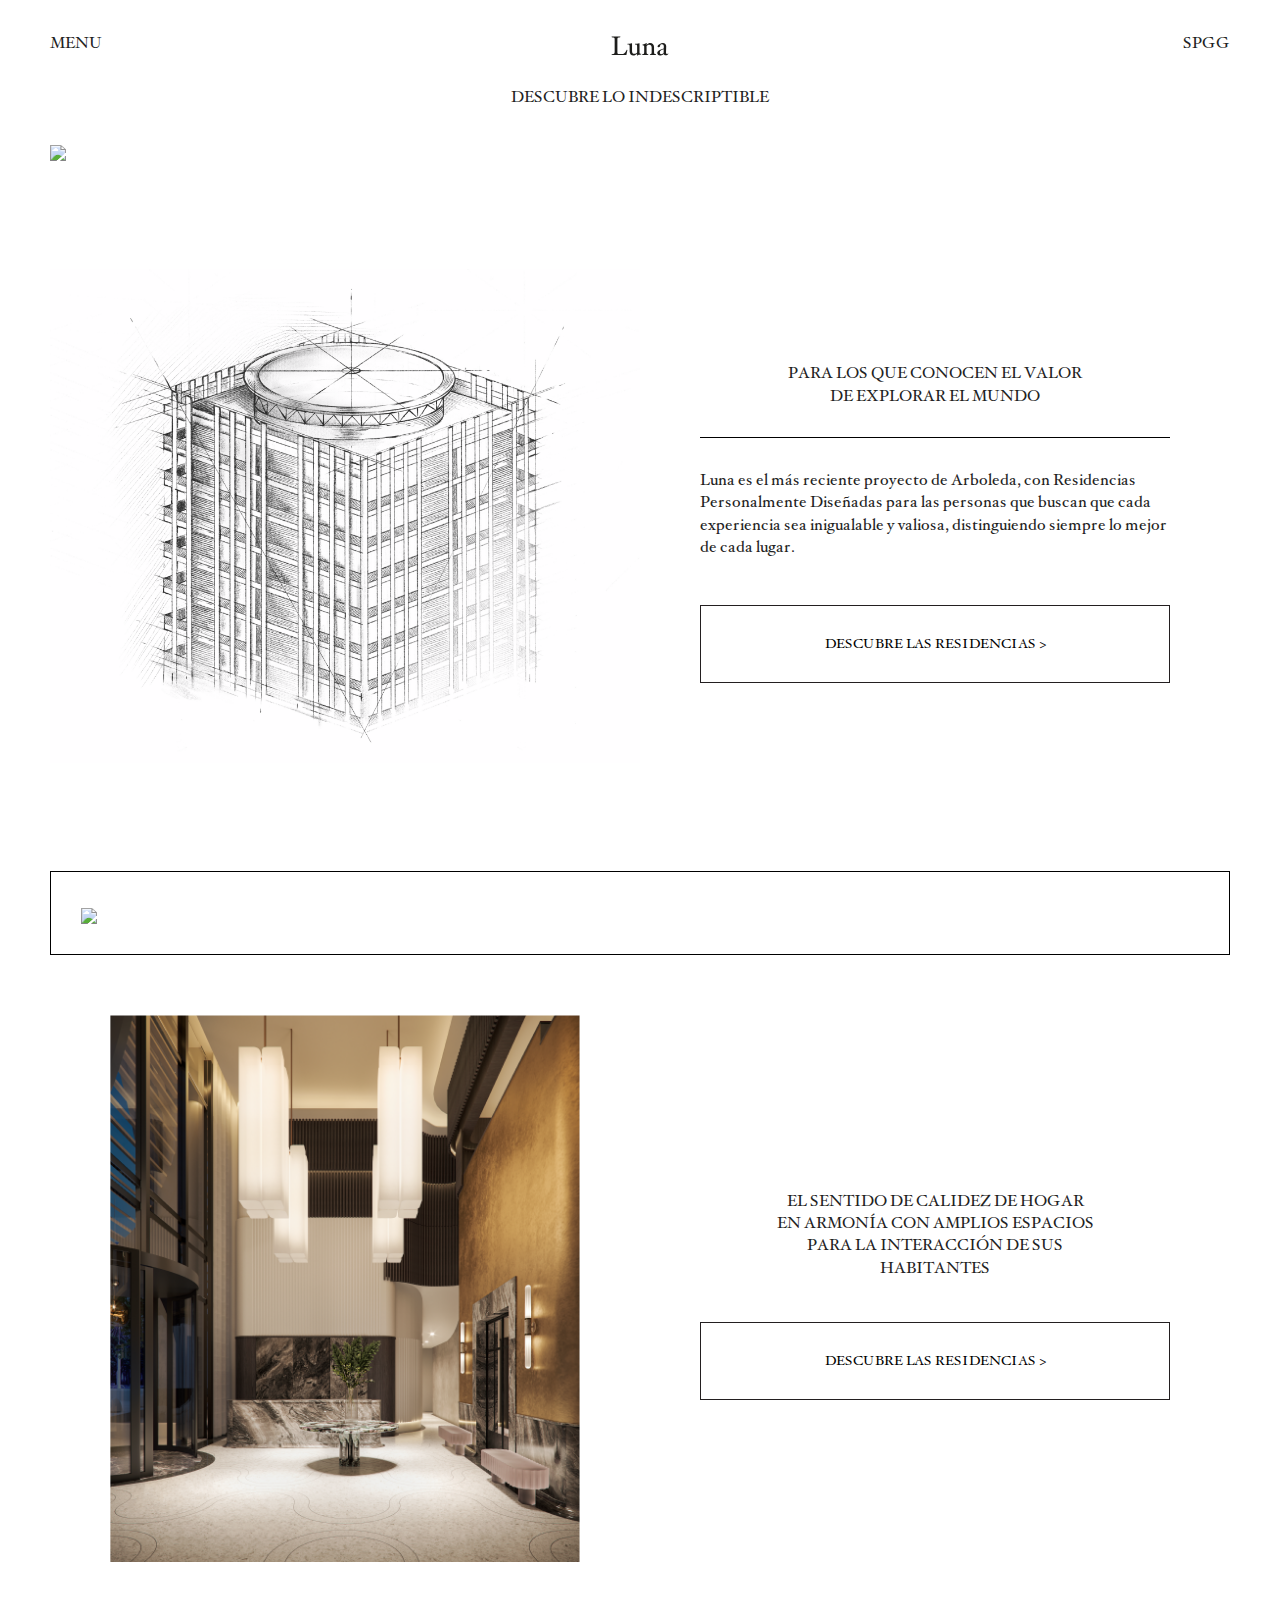
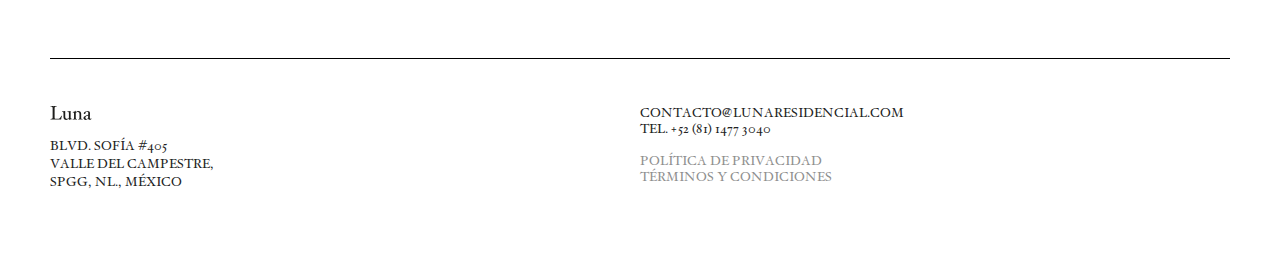
==== index.html @ aa94d4e5 "First Front Commit" ====
<!doctype html>
<html class="no-js" lang="">

<head>
  <meta charset="utf-8">
  <title>Luna</title>
  <meta name="description" content="">
  <meta name="viewport" content="width=device-width, initial-scale=1">

  <meta property="og:title" content="">
  <meta property="og:type" content="">
  <meta property="og:url" content="">
  <meta property="og:image" content="">

  <link rel="manifest" href="site.webmanifest">
  <link rel="apple-touch-icon" href="icon.png">
  <!-- Place favicon.ico in the root directory -->

  <link rel="stylesheet" href="css/normalize.css">
  <link rel="stylesheet" href="css/main.css">
  <link rel="stylesheet" href="css/luna.css">
</head>

<body>

  <header>
    <div class="left">
      <span onclick="callMenu()">MENU</span>
    </div>
    <div class="right">
      <span>SPGG</span>
    </div>
    <div class="logo">
      <a href="index.html"><img src="assets/img/logo.svg" /></a>
    </div>
  </header>
  <div class="page-title">
    <span>Descubre lo indescriptible</span>
  </div>
  <div class="single-image">
    <img src="assets/img/hero-01.png" />
  </div>
  <div class="two-cols">
    <div class="col-block">
      <div class="inner">
        <img src="assets/img/proc-01.png" />
      </div>
    </div><div class="col-block">
      <div class="inner">
        <div class="text">
          <h2>PARA LOS QUE CONOCEN EL VALOR DE EXPLORAR EL MUNDO</h2>
          <hr>
          <p>Luna es el más reciente proyecto de Arboleda, con Residencias Personalmente Diseñadas para las personas que buscan que cada experiencia sea inigualable y valiosa, distinguiendo siempre lo mejor de cada lugar.</p>
          <button>Descubre las residencias ></button>
        </div>
      </div>
    </div>
  </div>
  <div class="single-frame">
    <div class="frame">
      <img src="assets/img/video-01.png" />
    </div>
  </div>
  <div class="two-cols">
    <div class="col-block">
      <div class="inner img">
        <img src="assets/img/main01-01.png" />
      </div>
    </div><div class="col-block">
      <div class="inner">
        <div class="text">
          <h2>EL SENTIDO DE CALIDEZ DE HOGAR EN ARMONÍA CON AMPLIOS ESPACIOS PARA LA INTERACCIÓN DE SUS HABITANTES</h2>
          <button>Descubre las residencias ></button>
        </div>
      </div>
    </div>
  </div>
  <footer>
    <hr>
    <div class="half">
      <img src="assets/img/logo.svg">
      <p>Blvd. Sofía #405<br>Valle del Campestre,<br>SPGG, NL., México</p>
    </div><div class="quarter">
      <span>CONTACTO@LUNARESIDENCIAL.COM</span><br>
      <span>TEL. +52 (81) 1477 3040</span>
      <div class="show1280">
        <br>
        <span style="color: #8F8F8F">POLÍTICA DE PRIVACIDAD</span><br>
        <span style="color: #8F8F8F">TÉRMINOS Y CONDICIONES</span>
      </div>
    </div><div class="quarter hide1280">
      <span style="color: #8F8F8F">POLÍTICA DE PRIVACIDAD</span><br>
      <span style="color: #8F8F8F">TÉRMINOS Y CONDICIONES</span>
    </div>
  </footer>

  <div id="menu" class="off">
    <div class="fixer">
    </div><div class="options">
      <ul>
        <li><a href="index.html">INICIO</a></li>
        <li><a href="arboleda.html">ARBOLEDA Y SU ENTORNO</a></li>
        <li><a href="mentes.html">MENTES MAESTRAS</a></li>
        <li><a href="diseno.html">LUNA Y SU DISEÑO</a></li>
        <li><a href="residencias.html">RESIDENCIAS</a></li>
        <li><a href="amenidades.html">AMENIDADES</a></li>
        <li><a href="contacto.html">CONTACTO</a></li>
      </ul>
    </div>
    <img class="close" src="assets/img/close.svg" onclick="callMenu()"/>
  </div>

  <script>
    callMenu = function(){
      
      if (document.getElementById('menu').classList.contains('off')){
        document.getElementById('menu').className = "on";
      }
      else{
        document.getElementById('menu').className = "off";
      }

    }
  </script>
  <script src="js/vendor/modernizr-3.11.2.min.js"></script>
  <script src="js/plugins.js"></script>
  <script src="js/main.js"></script>

  <!-- Google Analytics: change UA-XXXXX-Y to be your site's ID. -->
  <script>
    window.ga = function () { ga.q.push(arguments) }; ga.q = []; ga.l = +new Date;
    ga('create', 'UA-XXXXX-Y', 'auto'); ga('set', 'anonymizeIp', true); ga('set', 'transport', 'beacon'); ga('send', 'pageview')
  </script>
  <script src="https://www.google-analytics.com/analytics.js" async></script>
</body>

</html>
---- css/main.css ----
/*! HTML5 Boilerplate v8.0.0 | MIT License | https://html5boilerplate.com/ */

/* main.css 2.1.0 | MIT License | https://github.com/h5bp/main.css#readme */
/*
 * What follows is the result of much research on cross-browser styling.
 * Credit left inline and big thanks to Nicolas Gallagher, Jonathan Neal,
 * Kroc Camen, and the H5BP dev community and team.
 */

/* ==========================================================================
   Base styles: opinionated defaults
   ========================================================================== */

html {
  color: #222;
  font-size: 1em;
  line-height: 1.4;
}

/*
 * Remove text-shadow in selection highlight:
 * https://twitter.com/miketaylr/status/12228805301
 *
 * Vendor-prefixed and regular ::selection selectors cannot be combined:
 * https://stackoverflow.com/a/16982510/7133471
 *
 * Customize the background color to match your design.
 */

::-moz-selection {
  background: #b3d4fc;
  text-shadow: none;
}

::selection {
  background: #b3d4fc;
  text-shadow: none;
}

/*
 * A better looking default horizontal rule
 */

hr {
  display: block;
  height: 1px;
  border: 0;
  border-top: 1px solid #ccc;
  margin: 1em 0;
  padding: 0;
}

/*
 * Remove the gap between audio, canvas, iframes,
 * images, videos and the bottom of their containers:
 * https://github.com/h5bp/html5-boilerplate/issues/440
 */

audio,
canvas,
iframe,
img,
svg,
video {
  vertical-align: middle;
}

/*
 * Remove default fieldset styles.
 */

fieldset {
  border: 0;
  margin: 0;
  padding: 0;
}

/*
 * Allow only vertical resizing of textareas.
 */

textarea {
  resize: vertical;
}

/* ==========================================================================
   Author's custom styles
   ========================================================================== */

/* ==========================================================================
   Helper classes
   ========================================================================== */

/*
 * Hide visually and from screen readers
 */

.hidden,
[hidden] {
  display: none !important;
}

/*
 * Hide only visually, but have it available for screen readers:
 * https://snook.ca/archives/html_and_css/hiding-content-for-accessibility
 *
 * 1. For long content, line feeds are not interpreted as spaces and small width
 *    causes content to wrap 1 word per line:
 *    https://medium.com/@jessebeach/beware-smushed-off-screen-accessible-text-5952a4c2cbfe
 */

.sr-only {
  border: 0;
  clip: rect(0, 0, 0, 0);
  height: 1px;
  margin: -1px;
  overflow: hidden;
  padding: 0;
  position: absolute;
  white-space: nowrap;
  width: 1px;
  /* 1 */
}

/*
 * Extends the .sr-only class to allow the element
 * to be focusable when navigated to via the keyboard:
 * https://www.drupal.org/node/897638
 */

.sr-only.focusable:active,
.sr-only.focusable:focus {
  clip: auto;
  height: auto;
  margin: 0;
  overflow: visible;
  position: static;
  white-space: inherit;
  width: auto;
}

/*
 * Hide visually and from screen readers, but maintain layout
 */

.invisible {
  visibility: hidden;
}

/*
 * Clearfix: contain floats
 *
 * For modern browsers
 * 1. The space content is one way to avoid an Opera bug when the
 *    `contenteditable` attribute is included anywhere else in the document.
 *    Otherwise it causes space to appear at the top and bottom of elements
 *    that receive the `clearfix` class.
 * 2. The use of `table` rather than `block` is only necessary if using
 *    `:before` to contain the top-margins of child elements.
 */

.clearfix::before,
.clearfix::after {
  content: " ";
  display: table;
}

.clearfix::after {
  clear: both;
}

/* ==========================================================================
   EXAMPLE Media Queries for Responsive Design.
   These examples override the primary ('mobile first') styles.
   Modify as content requires.
   ========================================================================== */

@media only screen and (min-width: 35em) {
  /* Style adjustments for viewports that meet the condition */
}

@media print,
  (-webkit-min-device-pixel-ratio: 1.25),
  (min-resolution: 1.25dppx),
  (min-resolution: 120dpi) {
  /* Style adjustments for high resolution devices */
}

/* ==========================================================================
   Print styles.
   Inlined to avoid the additional HTTP request:
   https://www.phpied.com/delay-loading-your-print-css/
   ========================================================================== */

@media print {
  *,
  *::before,
  *::after {
    background: #fff !important;
    color: #000 !important;
    /* Black prints faster */
    box-shadow: none !important;
    text-shadow: none !important;
  }

  a,
  a:visited {
    text-decoration: underline;
  }

  a[href]::after {
    content: " (" attr(href) ")";
  }

  abbr[title]::after {
    content: " (" attr(title) ")";
  }

  /*
   * Don't show links that are fragment identifiers,
   * or use the `javascript:` pseudo protocol
   */
  a[href^="#"]::after,
  a[href^="javascript:"]::after {
    content: "";
  }

  pre {
    white-space: pre-wrap !important;
  }

  pre,
  blockquote {
    border: 1px solid #999;
    page-break-inside: avoid;
  }

  /*
   * Printing Tables:
   * https://web.archive.org/web/20180815150934/http://css-discuss.incutio.com/wiki/Printing_Tables
   */
  thead {
    display: table-header-group;
  }

  tr,
  img {
    page-break-inside: avoid;
  }

  p,
  h2,
  h3 {
    orphans: 3;
    widows: 3;
  }

  h2,
  h3 {
    page-break-after: avoid;
  }
}
---- css/luna.css ----
@font-face{
    font-family: Hoefler;
    src: url(../assets/type/Hoefler.woff);
    font-weight: normal;
    font-style: normal;
}
* {
    -webkit-font-smoothing: antialiased;
    -moz-osx-font-smoothing: grayscale;
}
img{width:100%}
body{
    font-family: Hoefler;
    font-size: 16px;
}
header{
    display: block;
    height: 86px;
    width: 100%;
    position: relative;
    overflow: hidden;
    box-sizing: border-box;
    padding: 0 50px;
}
header .logo{
    position: absolute;
    display: block;
    left: 0;
    right: 0;
    margin: auto;
    height: 22px;
    width: 100px;
    white-space: nowrap;
    text-align: center;
    top: 32px;
}
header .logo img{
    height: 100%;
}
header .left{
    display: block;
    float: left;
    width: 50%;
    line-height: 86px;
}
header .left span{
    cursor: pointer;
    -webkit-touch-callout: none; /* iOS Safari */
    -webkit-user-select: none; /* Safari */
    -khtml-user-select: none; /* Konqueror HTML */
    -moz-user-select: none; /* Old versions of Firefox */
    -ms-user-select: none; /* Internet Explorer/Edge */
    user-select: none; /* Non-prefixed version, currently */
}
header .right{
    display: block;
    float: right;
    width: 50%;
    text-align: right;
    line-height: 86px;
}
header .right span{
    pointer-events: none;
    cursor: default;
    -webkit-touch-callout: none; /* iOS Safari */
    -webkit-user-select: none; /* Safari */
    -khtml-user-select: none; /* Konqueror HTML */
    -moz-user-select: none; /* Old versions of Firefox */
    -ms-user-select: none; /* Internet Explorer/Edge */
    user-select: none; /* Non-prefixed version, currently */
}
.page-title{
    text-transform: uppercase;
    text-align: center;
    box-sizing: border-box;
    width: 100%;
    padding-left: 50px;
    padding-right: 50px;
    padding-bottom: 15px;
}
.single-image{
    display: block;
    width: 100%;
    padding: 15px 50px;
    box-sizing: border-box;
}
.single-image img{
    width: 100%;
}
.single-frame{
    display: block;
    width: 100%;
    padding: 15px 50px;
    box-sizing: border-box;
}
.single-frame .frame{
    width: 100%;
    border: 1px solid #000;
    padding: 30px;
    box-sizing: border-box;
}
.single-frame .frame img{
    width: 100%;
}
.two-cols{
    display: block;
    width: 100%;
    padding: 45px 50px;
    box-sizing: border-box;
    position: relative;
}
.two-cols .col-block{
    display: inline-block;
    width: 50%;
    vertical-align: middle;
    position: relative;
    height: 100%;
}
.two-cols .col-block .inner{
    display: inline-block;
    width: 100%;
    vertical-align: middle;
    position: relative;
}
.two-cols .col-block .inner.img{
    padding: 0 60px;
    box-sizing: border-box;
}
.two-cols .col-block .inner.single-frame{
    padding: 0 50px;
    box-sizing: border-box;
}
.two-cols .col-block .inner .text{
    display: inline-block;
    width:100%;
    padding: 0px 20%;
    box-sizing: border-box;
    text-align: center;
}
.two-cols .col-block .inner .text h2{
    font-size: 16px;
    text-transform: uppercase;
    padding: 0 16%;
    font-weight: normal;
}
.two-cols .col-block .inner .text hr{
    margin-top: 30px;
    margin-bottom: 30px;
    border-color: #000;
}
.two-cols .col-block .inner .text p{
    text-align: left;
}
.two-cols .col-block .inner .text button{
    margin-top: 30px;
    width: 100%;
    border: 1px solid #231F20;
    padding: 30px 0;
    text-transform: uppercase;
    font-size: 14px;
    background-color: #fff;
    cursor: pointer;
}
footer{
    display: block;
    width: 100%;
    padding: 35px 50px 70px;
    box-sizing: border-box;
}
footer hr{
    border-color: #000;
    margin-bottom: 45px;
}
footer .half{
    display: inline-block;
    width: 50%;
    vertical-align: top;
}
footer .half img{
    width: auto;
    height: 16px;
    margin-bottom: 16px;
}
footer .half p{
    margin: 0px;
    padding: 0px;
    font-size: 13px;
    text-transform: uppercase;
}
footer .quarter{
    display: inline-block;
    width: 25%;
    vertical-align: top;
    font-size: 13px;
    line-height: 16px;
}
.quarter.hide1280{
    display: inline-block;
}
.show1280{
    display: none;
}


#menu{
    display: block;
    position: fixed;
    width: 100%;
    height: 100vh;
    z-index: 100;
    background-color: rgba(255, 255, 255, 0.85);
    top: 0;
    left: 0;
}
#menu .fixer{
    vertical-align: middle;
    display: inline-block;
    height: 100%;
    width: 1px;
}
#menu .options{
    vertical-align: middle;
    display: inline-block;
    width: calc(100% - 2px);
    text-align: center;
    line-height: 32px;
}
#menu ul{
    padding: 0;
    margin: 0;
    list-style: none;
    text-transform: uppercase;
    font-size: 16px;
}
a{
    text-decoration: none;
    color: inherit;
}
#menu .close{
    display: block;
    width: 35px;
    height: 35px;
    position: absolute;
    top: 25px;
    right: 30px;
    cursor: pointer;
}
#menu.off{
    display: none;
}
#menu.on{
    display: block;
}
.img-caption{
    margin-top: 16px; 
    text-transform: uppercase; 
    font-size: 13px;
}

@media only screen and (max-width: 1280px) {
    .show1280{
        display: block;
    }
    .quarter.hide1280{
        display: none;
    }
    footer .quarter{
        width: 50%;
    }
    .two-cols .col-block .inner .text{
        padding: 0px 60px;
    }
}
@media only screen and (max-width: 820px) {
    header{
        display: block;
        height: 86px;
        padding: 0 30px;
    }
    .single-image{
        padding: 15px 30px;
    }
    .single-image{
        width: 100%;
        padding: 15px 30px;
    }
    .two-cols .col-block{
        width: 100%;
    }
    .single-frame{
        padding: 15px 30px;
    }
    .two-cols .col-block .inner .text{
        width:100%;
        padding: 30px 30px;
    }
    footer{
        padding: 35px 30px 60px;
    }
    footer .half{
        width: 100%;
    }
    footer .quarter{
        width: 100%;
        margin-top: 16px;
    }
}
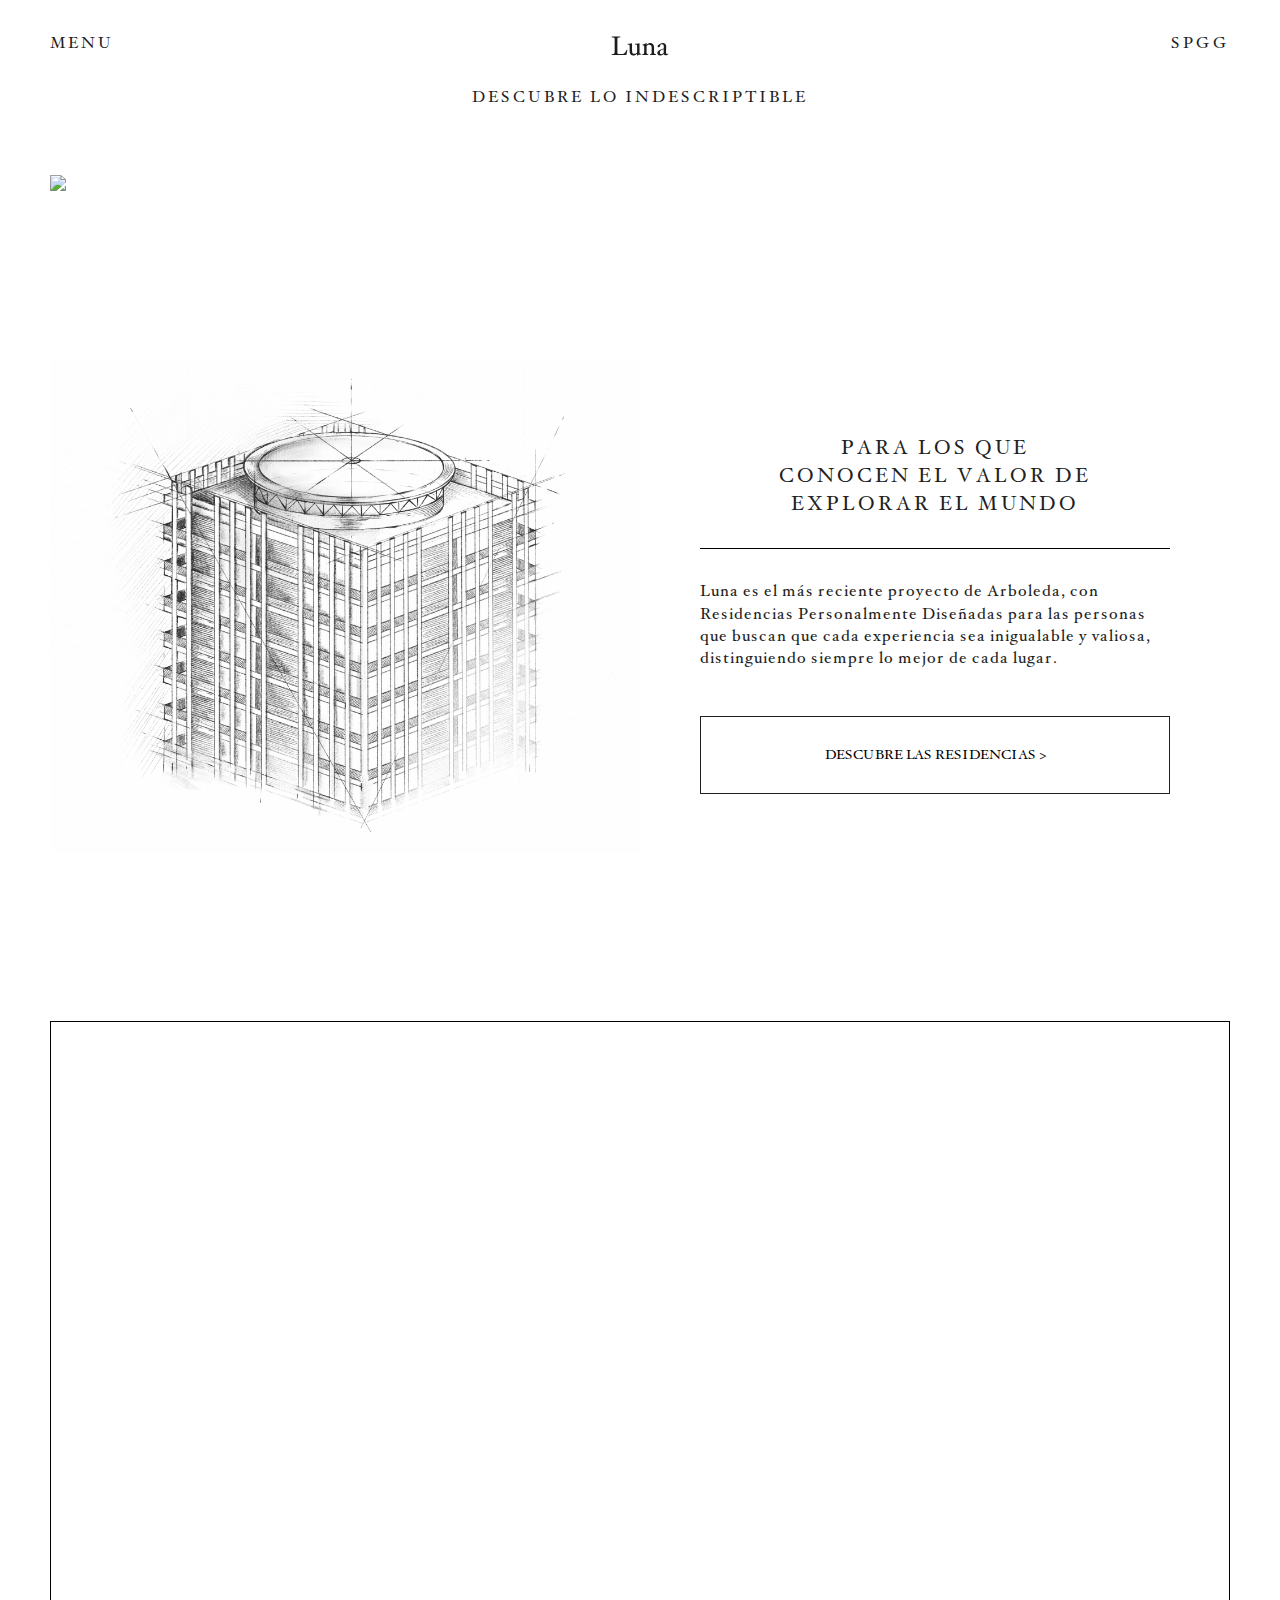
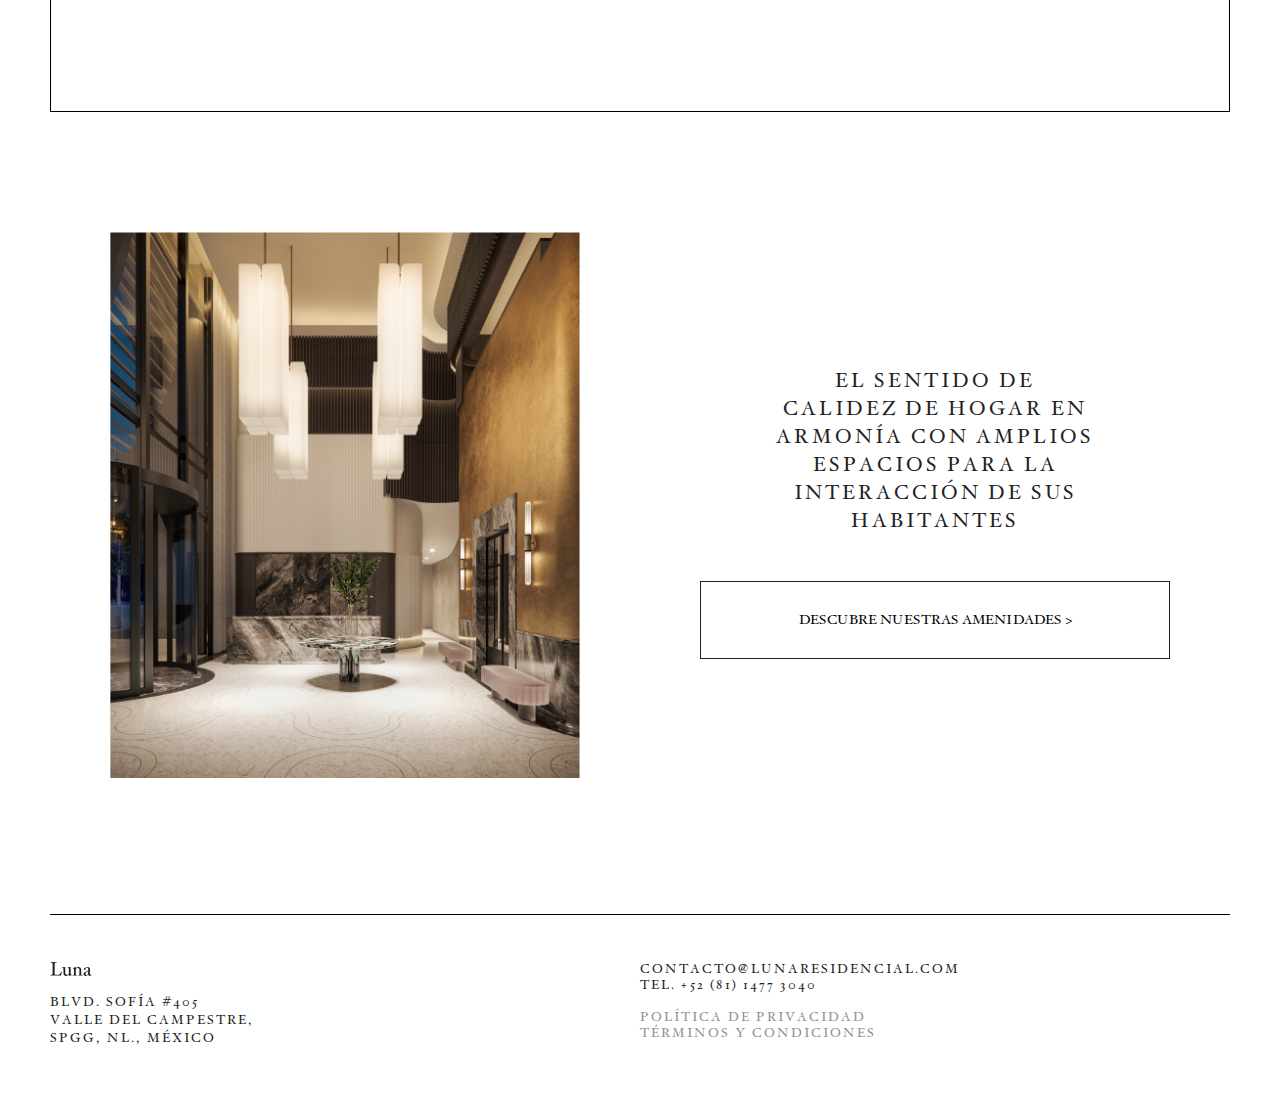
==== commit 0d44faf1: "Second Commit" ====
--- a/index.html
+++ b/index.html
@@ -19,6 +19,9 @@
   <link rel="stylesheet" href="css/normalize.css">
   <link rel="stylesheet" href="css/main.css">
   <link rel="stylesheet" href="css/luna.css">
+  <link rel="icon" 
+      type="image/png" 
+      href="favicon.png">
 </head>
 
 <body>
@@ -51,14 +54,16 @@
           <h2>PARA LOS QUE CONOCEN EL VALOR DE EXPLORAR EL MUNDO</h2>
           <hr>
           <p>Luna es el más reciente proyecto de Arboleda, con Residencias Personalmente Diseñadas para las personas que buscan que cada experiencia sea inigualable y valiosa, distinguiendo siempre lo mejor de cada lugar.</p>
-          <button>Descubre las residencias ></button>
+          <a href="residencias.html"><button>Descubre las residencias ></button></a>
         </div>
       </div>
     </div>
   </div>
   <div class="single-frame">
     <div class="frame">
-      <img src="assets/img/video-01.png" />
+      <div class="container">
+        <iframe class="video" src="https://www.youtube.com/embed/BLblQtEZ-IA?controls=0" frameborder="0" allow="accelerometer; autoplay; clipboard-write; encrypted-media; gyroscope; picture-in-picture" allowfullscreen></iframe>
+      </div>
     </div>
   </div>
   <div class="two-cols">
@@ -70,7 +75,7 @@
       <div class="inner">
         <div class="text">
           <h2>EL SENTIDO DE CALIDEZ DE HOGAR EN ARMONÍA CON AMPLIOS ESPACIOS PARA LA INTERACCIÓN DE SUS HABITANTES</h2>
-          <button>Descubre las residencias ></button>
+          <a href="residencias.html"><button>Descubre nuestras amenidades ></button></a>
         </div>
       </div>
     </div>
--- a/css/luna.css
+++ b/css/luna.css
@@ -8,10 +8,16 @@
     -webkit-font-smoothing: antialiased;
     -moz-osx-font-smoothing: grayscale;
 }
+a{
+    text-decoration: none;
+    color: inherit;
+}
+a button{ outline: none}
 img{width:100%}
 body{
     font-family: Hoefler;
     font-size: 16px;
+    letter-spacing: 1px;
 }
 header{
     display: block;
@@ -51,6 +57,7 @@
     -moz-user-select: none; /* Old versions of Firefox */
     -ms-user-select: none; /* Internet Explorer/Edge */
     user-select: none; /* Non-prefixed version, currently */
+    letter-spacing: 3px;
 }
 header .right{
     display: block;
@@ -58,6 +65,7 @@
     width: 50%;
     text-align: right;
     line-height: 86px;
+    letter-spacing: 3px;
 }
 header .right span{
     pointer-events: none;
@@ -76,12 +84,12 @@
     width: 100%;
     padding-left: 50px;
     padding-right: 50px;
-    padding-bottom: 15px;
+    letter-spacing: 3px;
 }
 .single-image{
     display: block;
     width: 100%;
-    padding: 15px 50px;
+    padding: 60px 50px;
     box-sizing: border-box;
 }
 .single-image img{
@@ -90,7 +98,7 @@
 .single-frame{
     display: block;
     width: 100%;
-    padding: 15px 50px;
+    padding: 60px 50px;
     box-sizing: border-box;
 }
 .single-frame .frame{
@@ -102,10 +110,23 @@
 .single-frame .frame img{
     width: 100%;
 }
+.single-frame .container {
+    position: relative;
+    width: 100%;
+    height: 0;
+    padding-bottom: 56.25%;
+}
+.single-frame .video {
+    position: absolute;
+    top: 0;
+    left: 0;
+    width: 100%;
+    height: 100%;
+}
 .two-cols{
     display: block;
     width: 100%;
-    padding: 45px 50px;
+    padding: 60px 50px;
     box-sizing: border-box;
     position: relative;
 }
@@ -138,10 +159,11 @@
     text-align: center;
 }
 .two-cols .col-block .inner .text h2{
-    font-size: 16px;
+    font-size: 20px;
     text-transform: uppercase;
     padding: 0 16%;
     font-weight: normal;
+    letter-spacing: 3px;
 }
 .two-cols .col-block .inner .text hr{
     margin-top: 30px;
@@ -160,12 +182,19 @@
     font-size: 14px;
     background-color: #fff;
     cursor: pointer;
+    transition: all ease .25s;
+}
+.two-cols .col-block .inner .text button:hover{
+    background-color: #000;
+    color: #fff;
+    transition: all ease .25s;
 }
 footer{
     display: block;
     width: 100%;
-    padding: 35px 50px 70px;
-    box-sizing: border-box;
+    padding: 60px 50px 70px;
+    box-sizing: border-box;
+    letter-spacing: 2px;
 }
 footer hr{
     border-color: #000;
@@ -230,7 +259,11 @@
     margin: 0;
     list-style: none;
     text-transform: uppercase;
-    font-size: 16px;
+    font-size: 20px;
+    letter-spacing: 3px;
+}
+#menu ul li{
+    margin-bottom: 32px
 }
 a{
     text-decoration: none;
@@ -252,12 +285,56 @@
     display: block;
 }
 .img-caption{
-    margin-top: 16px; 
+    margin-top: 8px; 
     text-transform: uppercase; 
     font-size: 13px;
 }
+iframe{
+    width: 100%;
+}
+.am-head{
+    margin-bottom: 120px;
+    text-align: center;
+}
+.am-head h2{
+    font-size: 20px;
+    letter-spacing: 3px;
+}
+.inner.cleft{
+    padding-right: 10%; box-sizing:border-box;
+    padding-bottom: 120px;
+}
+.inner.right{
+    padding-left: 10%; box-sizing:border-box;
+    padding-bottom: 120px;
+}
+.inner.cleft h2, .inner.cright h2{
+    font-size: 16px;
+    letter-spacing: 3px;
+}
+.inner.cleft p, .inner.cright p{
+    padding-top: 30px;
+    font-size: 13px;
+}
+.phone{
+    font-size: 20px;
+    letter-spacing: 3px;;
+    display: block;
+    margin-bottom: 16px;
+}
+.bylogos{
+    height: 30px;
+    display: inline-block;
+    margin-right: 40px;
+    width: auto;
+    margin-top: 30px;
+}
+.ubicacion{
+    border: 1px solid #000;
+    box-sizing: border-box;
+}
 
-@media only screen and (max-width: 1280px) {
+@media only screen and (max-width: 1480px) {
     .show1280{
         display: block;
     }
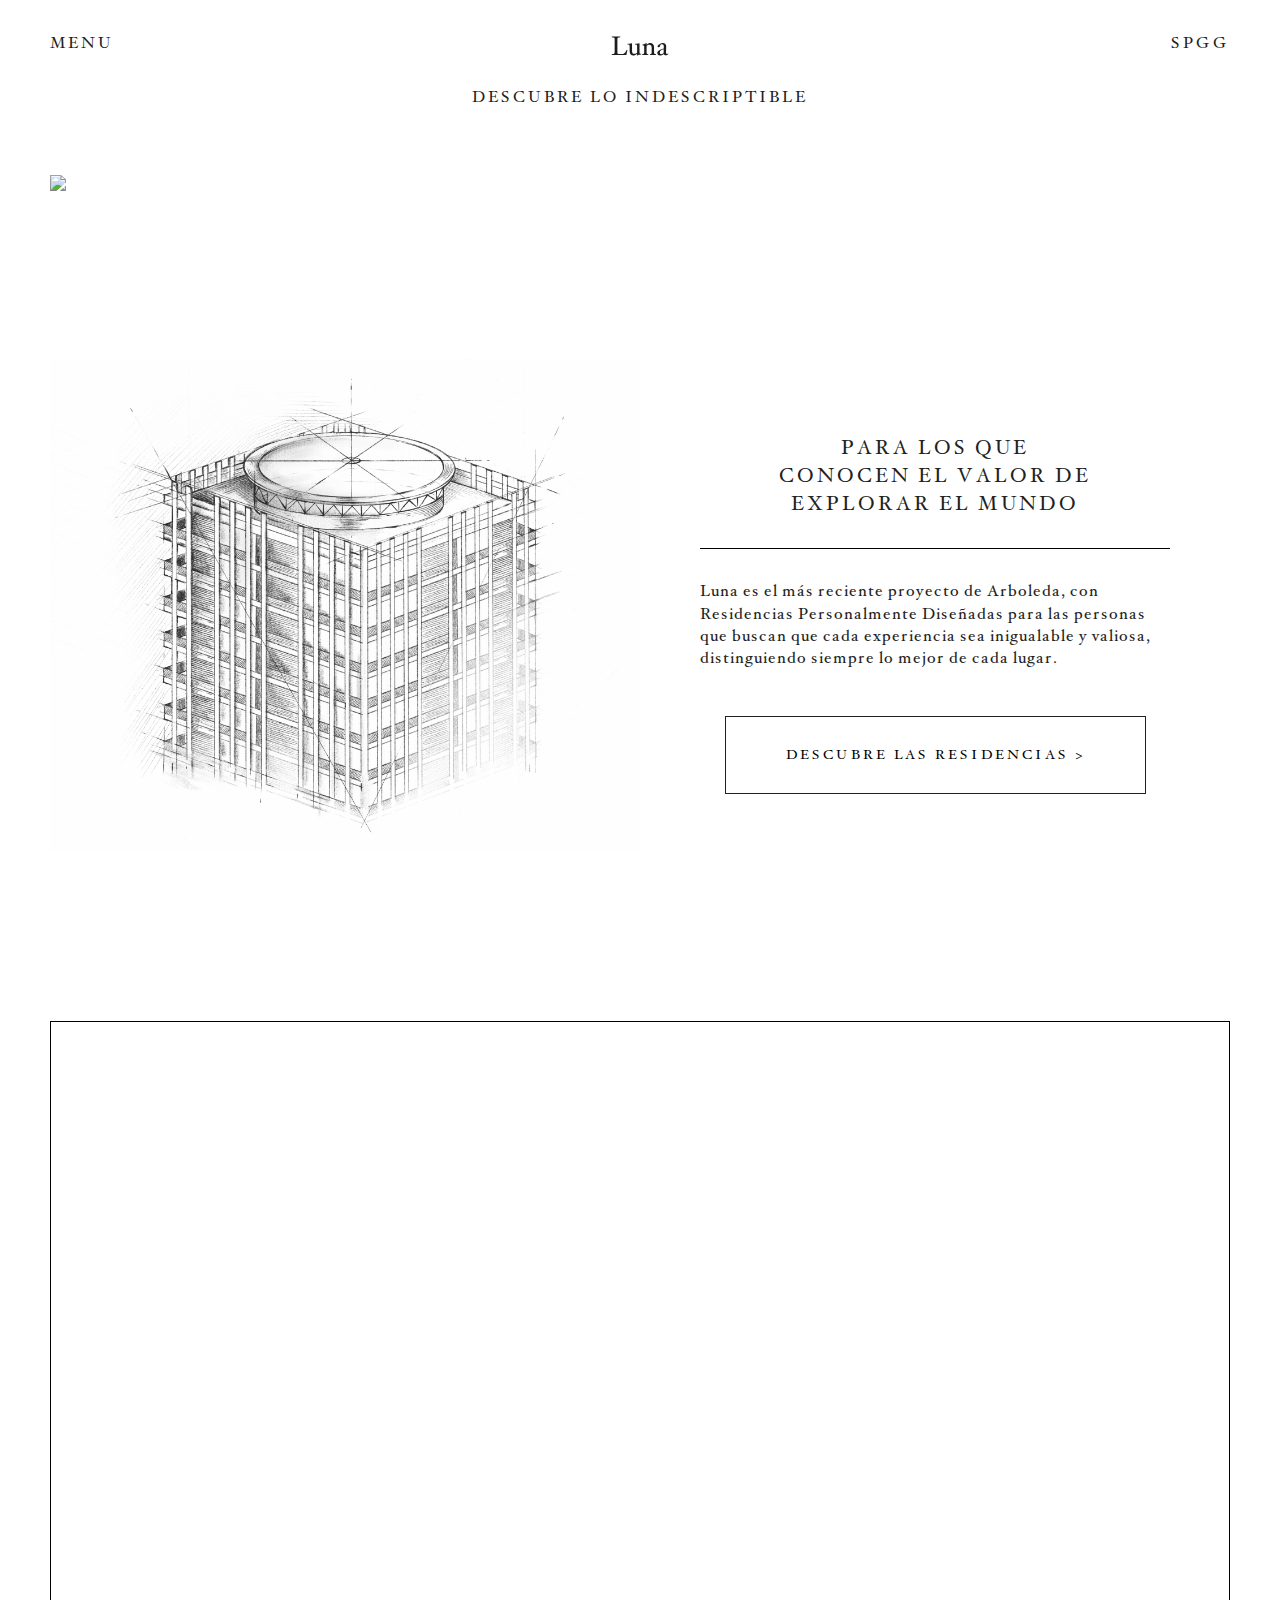
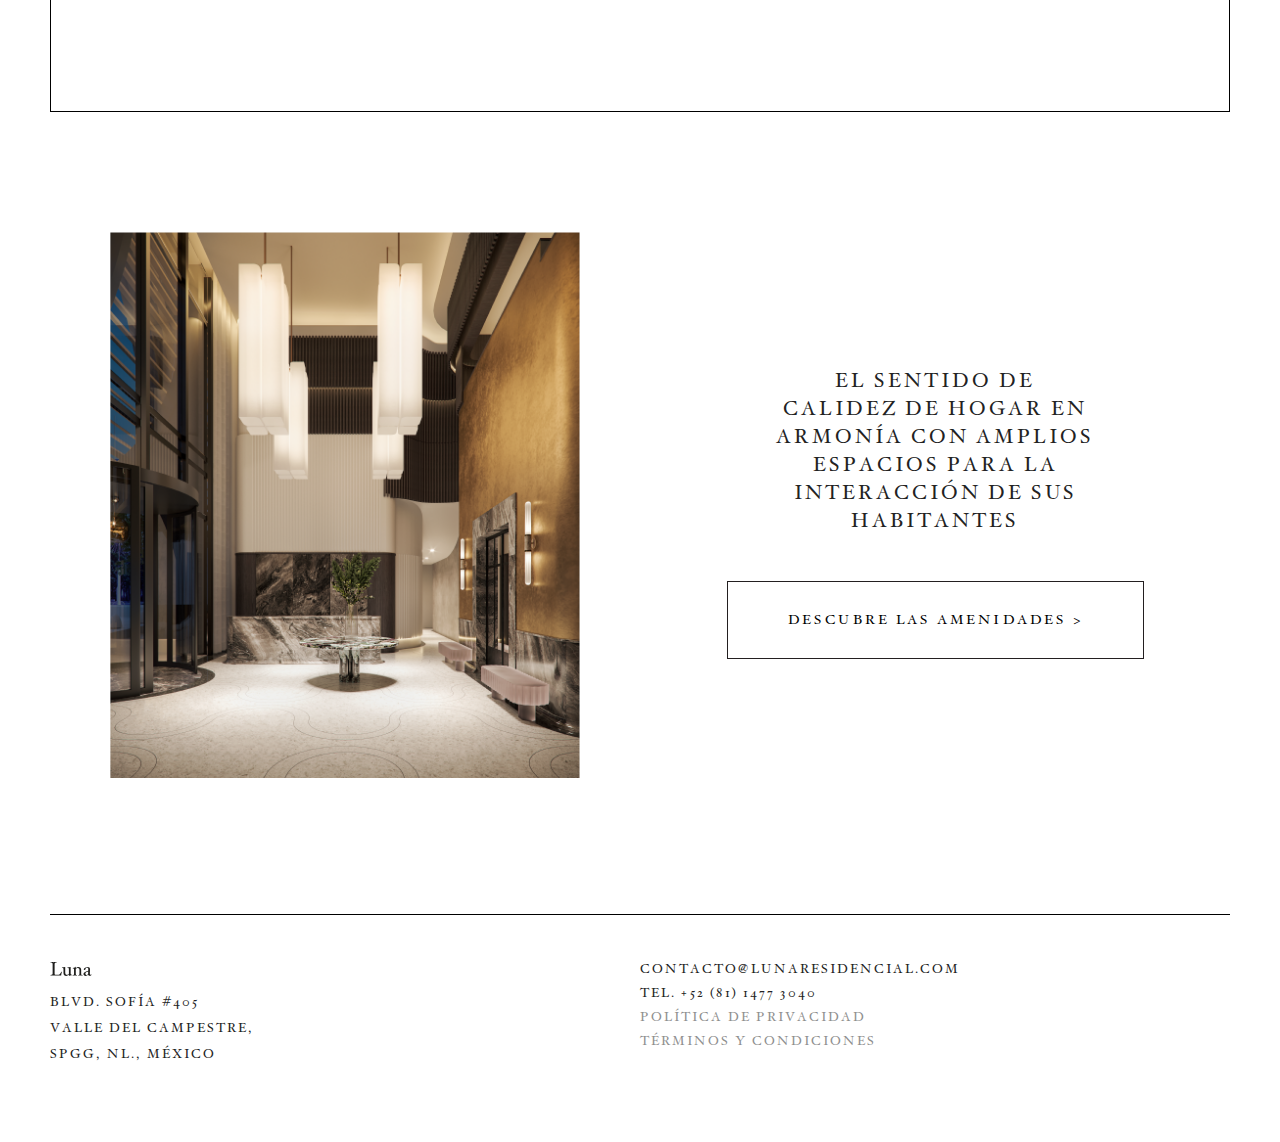
==== commit 85706779: "Rik first QA Fixed" ====
--- a/index.html
+++ b/index.html
@@ -37,6 +37,7 @@
       <a href="index.html"><img src="assets/img/logo.svg" /></a>
     </div>
   </header>
+  <div class="header-fix"></div>
   <div class="page-title">
     <span>Descubre lo indescriptible</span>
   </div>
@@ -75,7 +76,7 @@
       <div class="inner">
         <div class="text">
           <h2>EL SENTIDO DE CALIDEZ DE HOGAR EN ARMONÍA CON AMPLIOS ESPACIOS PARA LA INTERACCIÓN DE SUS HABITANTES</h2>
-          <a href="residencias.html"><button>Descubre nuestras amenidades ></button></a>
+          <a href="residencias.html"><button>DESCUBRE LAS AMENIDADES ></button></a>
         </div>
       </div>
     </div>
@@ -84,22 +85,24 @@
     <hr>
     <div class="half">
       <img src="assets/img/logo.svg">
-      <p>Blvd. Sofía #405<br>Valle del Campestre,<br>SPGG, NL., México</p>
+      <p><span>Blvd. Sofía #405</span>
+        <span>Valle del Campestre,</span>
+        <span>SPGG, NL., México</span></p>
     </div><div class="quarter">
-      <span>CONTACTO@LUNARESIDENCIAL.COM</span><br>
+      <span>CONTACTO@LUNARESIDENCIAL.COM</span>
       <span>TEL. +52 (81) 1477 3040</span>
       <div class="show1280">
-        <br>
-        <span style="color: #8F8F8F">POLÍTICA DE PRIVACIDAD</span><br>
+        
+        <span style="color: #8F8F8F">POLÍTICA DE PRIVACIDAD</span>
         <span style="color: #8F8F8F">TÉRMINOS Y CONDICIONES</span>
       </div>
     </div><div class="quarter hide1280">
-      <span style="color: #8F8F8F">POLÍTICA DE PRIVACIDAD</span><br>
+      <span style="color: #8F8F8F">POLÍTICA DE PRIVACIDAD</span>
       <span style="color: #8F8F8F">TÉRMINOS Y CONDICIONES</span>
     </div>
   </footer>
 
-  <div id="menu" class="off">
+  <div id="menu" class="off" style="opacity: 0;">
     <div class="fixer">
     </div><div class="options">
       <ul>
@@ -120,9 +123,15 @@
       
       if (document.getElementById('menu').classList.contains('off')){
         document.getElementById('menu').className = "on";
+        setTimeout(function(){ 
+          document.getElementById('menu').style.opacity = "1";
+        }, 25);
       }
       else{
-        document.getElementById('menu').className = "off";
+        document.getElementById('menu').style.opacity = "0";
+        setTimeout(function(){ 
+          document.getElementById('menu').className = "off";
+        }, 250);
       }
 
     }
--- a/css/luna.css
+++ b/css/luna.css
@@ -7,6 +7,13 @@
 * {
     -webkit-font-smoothing: antialiased;
     -moz-osx-font-smoothing: grayscale;
+}
+hr{
+    border-color: #000 !important;
+}
+h2, h1, h3, h4{
+    font-weight: normal !important;
+    text-transform: uppercase;
 }
 a{
     text-decoration: none;
@@ -175,14 +182,14 @@
 }
 .two-cols .col-block .inner .text button{
     margin-top: 30px;
-    width: 100%;
     border: 1px solid #231F20;
-    padding: 30px 0;
+    padding: 30px 60px;
     text-transform: uppercase;
     font-size: 14px;
     background-color: #fff;
     cursor: pointer;
     transition: all ease .25s;
+    letter-spacing: 3px;
 }
 .two-cols .col-block .inner .text button:hover{
     background-color: #000;
@@ -223,6 +230,10 @@
     font-size: 13px;
     line-height: 16px;
 }
+footer span{
+    display: block;
+    margin-bottom: 8px;
+}
 .quarter.hide1280{
     display: inline-block;
 }
@@ -240,6 +251,7 @@
     background-color: rgba(255, 255, 255, 0.85);
     top: 0;
     left: 0;
+    transition: all ease .25s;
 }
 #menu .fixer{
     vertical-align: middle;
@@ -304,7 +316,7 @@
     padding-right: 10%; box-sizing:border-box;
     padding-bottom: 120px;
 }
-.inner.right{
+.inner.cright{
     padding-left: 10%; box-sizing:border-box;
     padding-bottom: 120px;
 }
@@ -325,7 +337,6 @@
 .bylogos{
     height: 30px;
     display: inline-block;
-    margin-right: 40px;
     width: auto;
     margin-top: 30px;
 }
@@ -333,7 +344,39 @@
     border: 1px solid #000;
     box-sizing: border-box;
 }
+.img-pad{
+    padding: 0 10%; box-sizing: border-box;
+}
+.col-block.mob-only{
+    display: none;
+}
+.col-block.desk-only{
+    display: inline-block;
+}
+.res-01{
+    padding-top:60px
+}
+.res-02, .am-02{
+    box-sizing: border-box; padding: 0 60px;
+}
+.res-03{
+    box-sizing: border-box; padding: 0 0 0 120px;
+}
 
+.inner.cleft h2, .inner.cright h2 {
+    font-size: 13px;
+    letter-spacing: 3px;
+}
+.clogos{
+
+    width: 100%;
+    display: flex;
+    justify-content: space-between;
+    align-items: flex-start;
+}
+.titlefixer{
+    font-size: 13px !important;
+}
 @media only screen and (max-width: 1480px) {
     .show1280{
         display: block;
@@ -352,7 +395,16 @@
     header{
         display: block;
         height: 86px;
-        padding: 0 30px;
+        padding: 0 32px;
+        position: fixed;
+        background-color: #fff;
+        z-index: 1;
+        font-size: 14px;
+    }
+    .header-fix{
+        display: block;
+        height: 86px;
+        position: relative;
     }
     .single-image{
         padding: 15px 30px;
@@ -361,15 +413,28 @@
         width: 100%;
         padding: 15px 30px;
     }
+    .two-cols{
+        padding-left: 32px;
+        padding-right: 32px;
+    }
     .two-cols .col-block{
         width: 100%;
     }
     .single-frame{
         padding: 15px 30px;
     }
+    .two-cols .col-block .inner .text h2{
+        font-size: 16px;
+        width: 100%;
+        padding-left: 0;
+        padding-right: 0;
+    }
     .two-cols .col-block .inner .text{
         width:100%;
-        padding: 30px 30px;
+        padding: 30px 0px;
+    }
+    .two-cols .col-block .inner.img{
+        padding: 0 0;
     }
     footer{
         padding: 35px 30px 60px;
@@ -381,4 +446,69 @@
         width: 100%;
         margin-top: 16px;
     }
+    .img-pad{
+        padding: 0 0%; box-sizing: border-box;
+    }
+    .single-frame .frame{
+        width: 100%;
+        border: 1px solid #000;
+        padding: 16px;
+    }
+    #menu ul{
+        padding: 0;
+        margin: 0;
+        list-style: none;
+        text-transform: uppercase;
+        font-size: 16px;
+        letter-spacing: 3px;
+    }
+    #menu ul li{
+        margin-bottom: 16px
+    }
+    .col-block.mob-only{
+        display: inline-block;
+    }
+    .col-block.desk-only{
+        display: none;
+    }
+    .res-01{
+        padding-top:0px
+    }
+    .res-02{
+        box-sizing: border-box; padding: 0 0px;
+    }
+    .res-03{
+        box-sizing: border-box; padding: 80px 0 0 0px;
+    }
+    body{
+        font-family: Hoefler;
+        font-size: 14px;
+        letter-spacing: 1px;
+    }
+    .am-01{
+        padding: 32px 16px 0px;
+        margin: 0;
+    }
+    .am-02{
+        box-sizing: border-box; padding: 0 0px;
+    }
+    .am-fix{
+        padding-top: 0px !important;
+        padding: 0px !important;
+        padding-bottom: 48px !important;
+    }
+    .inner.cleft{
+        padding-right: 0%; box-sizing:border-box;
+        padding-bottom: 60px;
+    }
+    .inner.cright{
+        padding-left: 0%; box-sizing:border-box;
+        padding-bottom: 60px;
+    }
+    .two-cols .col-block .inner .text button{
+        padding-left: 0px;
+        padding-right: 0px;
+        width: 100%;
+        letter-spacing: 3px;
+    }
 }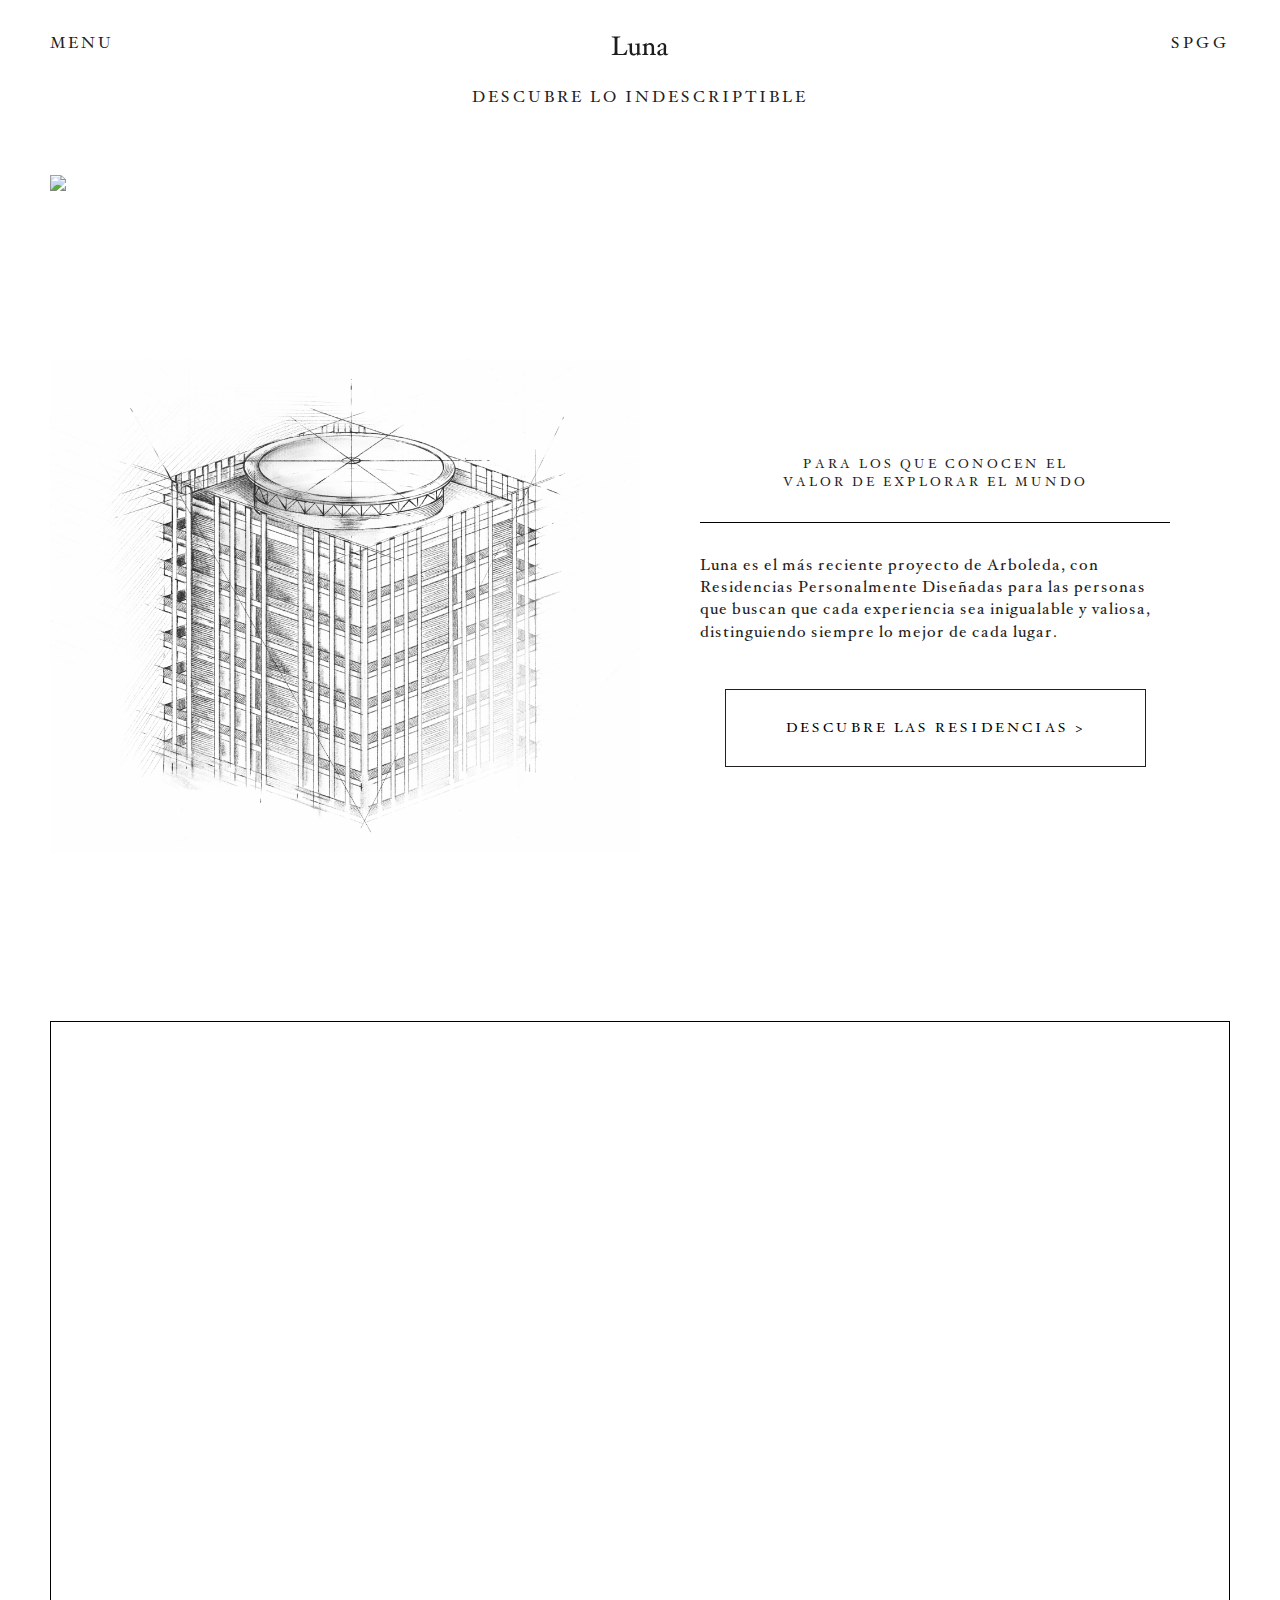
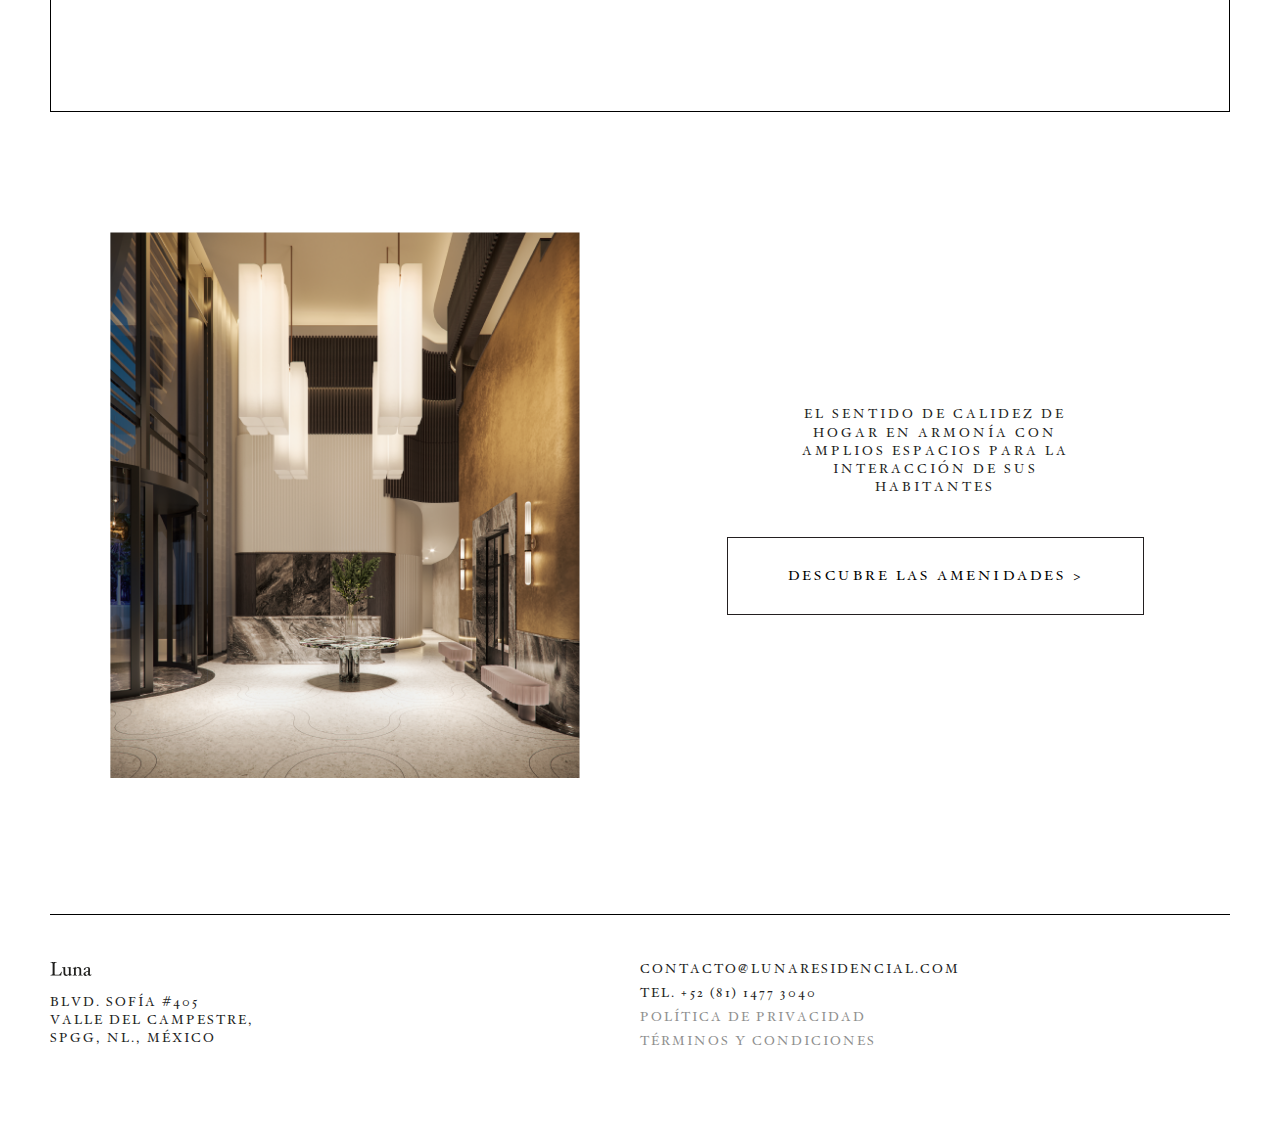
==== commit f7470267: "minor 02" ====
--- a/index.html
+++ b/index.html
@@ -85,9 +85,9 @@
     <hr>
     <div class="half">
       <img src="assets/img/logo.svg">
-      <p><span>Blvd. Sofía #405</span>
-        <span>Valle del Campestre,</span>
-        <span>SPGG, NL., México</span></p>
+      <p>Blvd. Sofía #405<br>
+        Valle del Campestre,<br>
+        SPGG, NL., México</p>
     </div><div class="quarter">
       <span>CONTACTO@LUNARESIDENCIAL.COM</span>
       <span>TEL. +52 (81) 1477 3040</span>
--- a/css/luna.css
+++ b/css/luna.css
@@ -14,6 +14,10 @@
 h2, h1, h3, h4{
     font-weight: normal !important;
     text-transform: uppercase;
+    font-size: 13px !important;
+}
+.mentes h2{
+    font-size: 20px !important;
 }
 a{
     text-decoration: none;
@@ -166,7 +170,7 @@
     text-align: center;
 }
 .two-cols .col-block .inner .text h2{
-    font-size: 20px;
+    font-size: 13px;
     text-transform: uppercase;
     padding: 0 16%;
     font-weight: normal;
@@ -510,5 +514,6 @@
         padding-right: 0px;
         width: 100%;
         letter-spacing: 3px;
+        font-size: 12px !important;
     }
 }